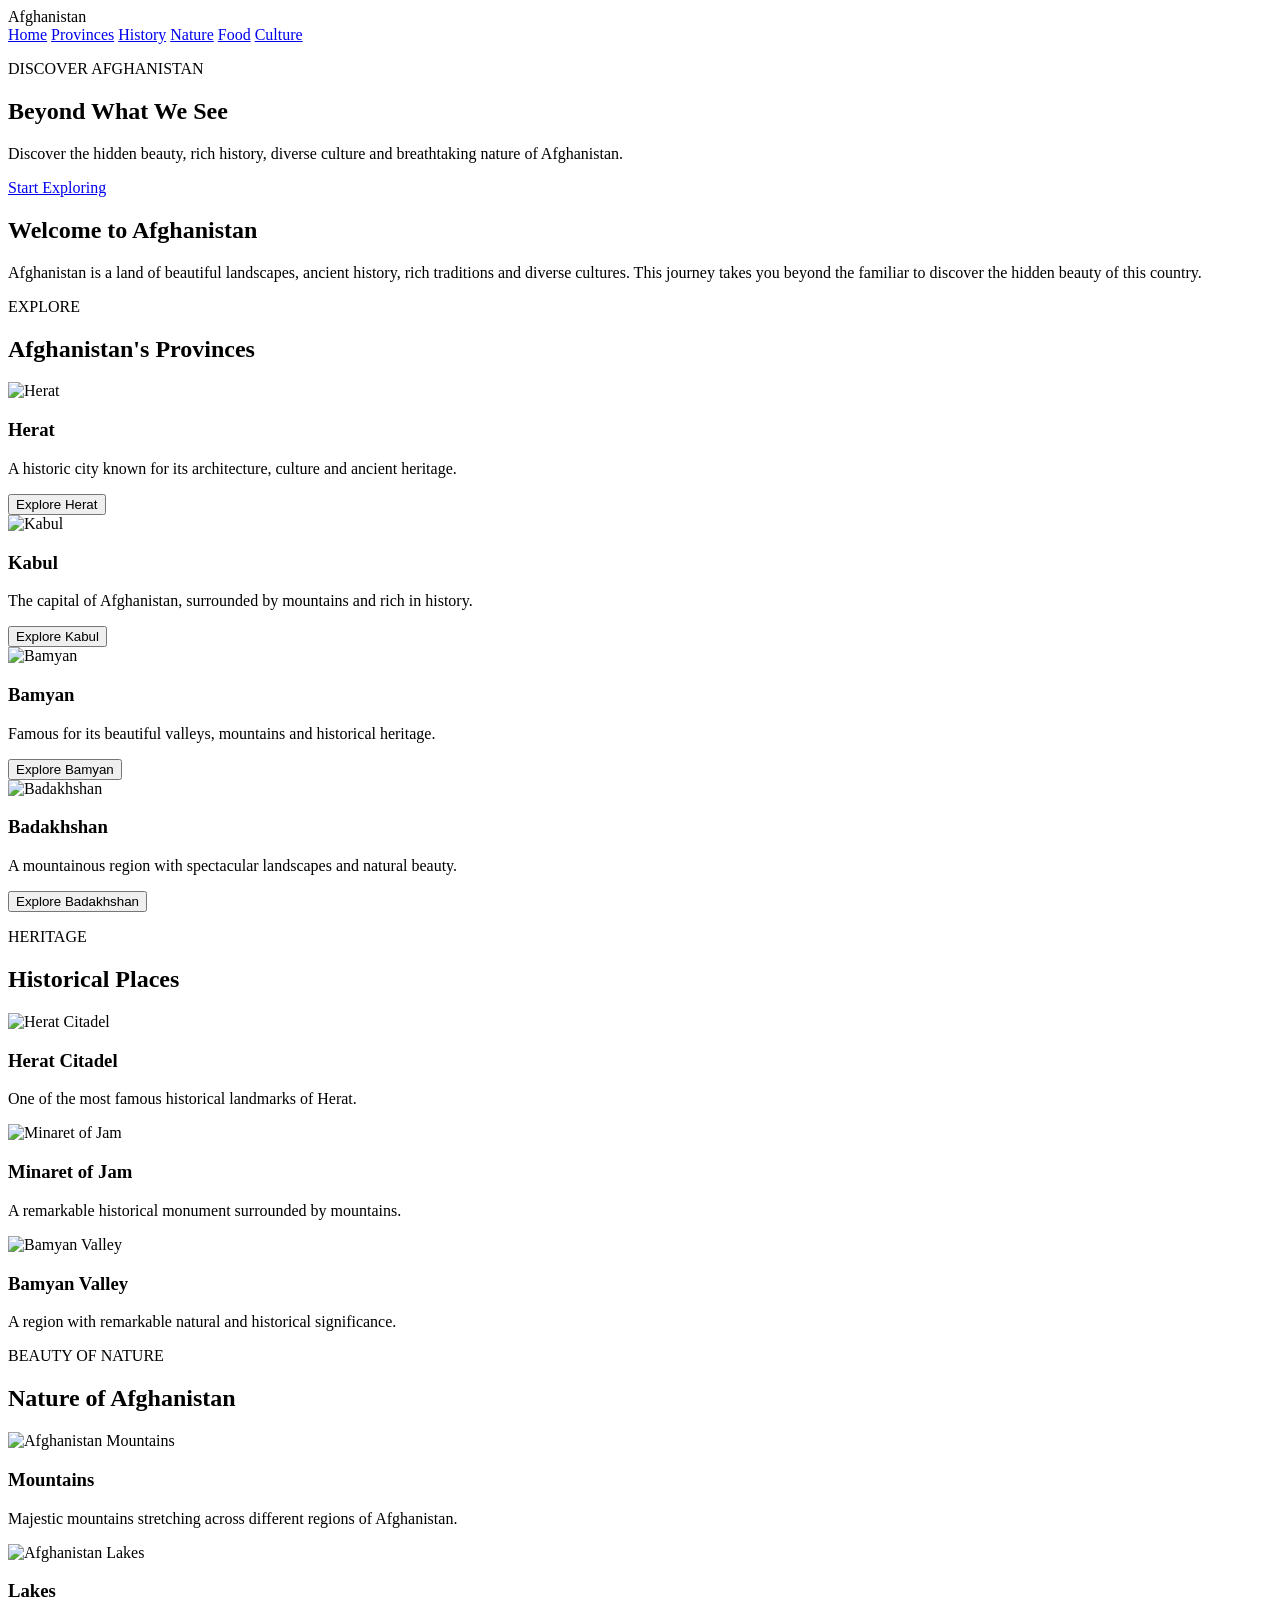
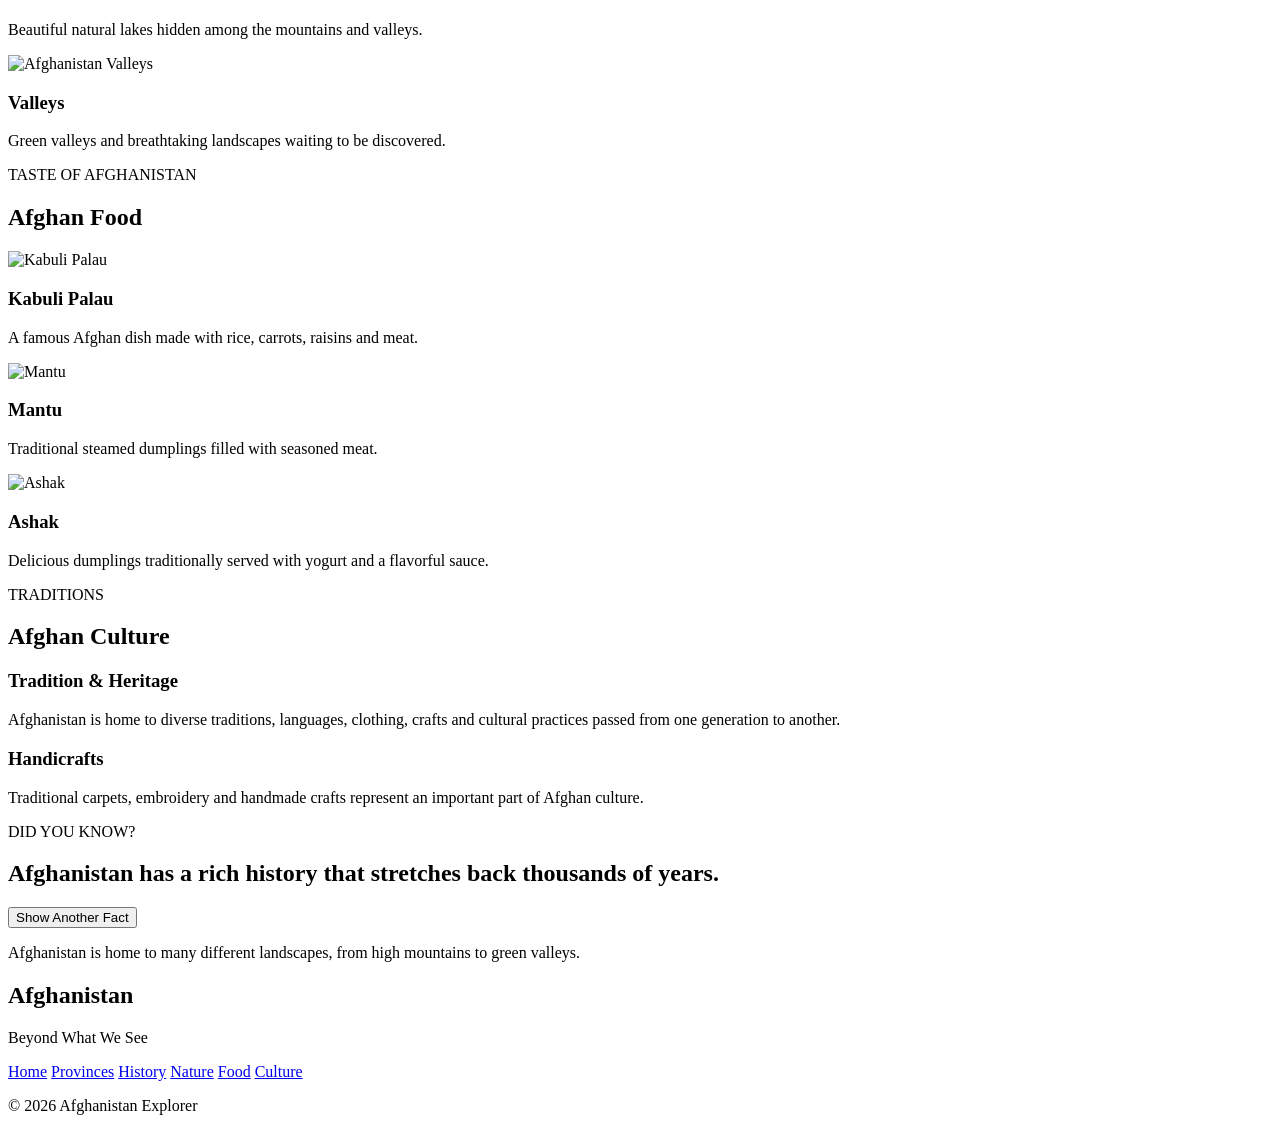
==== index.html @ 89f406be "addhtml" ====
<!DOCTYPE html>
<html lang="en">
<head>
<meta charset="UTF-8">
<meta name="viewport" content="width=device-width, initial-scale=1.0">

<title>Afghanistan | Beyond What We See</title>

<link rel="stylesheet" href="style.css">
</head>

<body>

<!-- Header -->
<header>
<div class="logo">
Afghanistan
</div>

<nav>
<a href="#home">Home</a>
<a href="#provinces">Provinces</a>
<a href="#history">History</a>
<a href="#nature">Nature</a>
<a href="#food">Food</a>
<a href="#culture">Culture</a>
</nav>
</header>


<!-- Hero Section -->
<main>

<section id="home" class="hero">

<div class="hero-content">

<p class="subtitle">DISCOVER AFGHANISTAN</p>


<h1>
Beyond What We See
</h1>

<p>
Discover the hidden beauty, rich history,
diverse culture and breathtaking nature of Afghanistan.
</p>

<a href="#provinces" class="hero-button">
Start Exploring
</a>

</div>

</section>

<!-- Introduction -->
<section class="introduction">

<h2>Welcome to Afghanistan</h2>

<p>
Afghanistan is a land of beautiful landscapes,
ancient history, rich traditions and diverse cultures.
This journey takes you beyond the familiar
to discover the hidden beauty of this country.
</p>

</section>


<!-- Provinces -->
<section id="provinces" class="section">

<div class="section-title">

<p>EXPLORE</p>
<h2>Afghanistan's Provinces</h2>
</div>

<div class="cards">

<article class="card">
<img src="images/herat.jpg" alt="Herat">
<h3>Herat</h3>
<p>
A historic city known for its architecture,
culture and ancient heritage.
</p>
<button>Explore Herat</button>
</article>


<article class="card">
<img src="images/kabul.jpg" alt="Kabul">
<h3>Kabul</h3>

<p>
The capital of Afghanistan, surrounded
by mountains and rich in history.
</p>
<button>Explore Kabul</button>
</article>


<article class="card">
<img src="images/bamyan.jpg" alt="Bamyan">
<h3>Bamyan</h3>
<p>
Famous for its beautiful valleys,
mountains and historical heritage.
</p>
<button>Explore Bamyan</button>
</article>


<article class="card">

<img src="images/badakhshan.jpg" alt="Badakhshan">
<h3>Badakhshan</h3>
<p>
A mountainous region with spectacular
landscapes and natural beauty.
</p>
<button>Explore Badakhshan</button>
</article>

</div>

</section>


<!-- Historical Places -->
<section id="history" class="section">

<div class="section-title">
<p>HERITAGE</p>

<h2>Historical Places</h2>
</div>

<div class="cards">

<article class="card">
<img src="images/herat-citadel.jpg" alt="Herat Citadel">
<h3>Herat Citadel</h3>
<p>
One of the most famous historical landmarks
of Herat.
</p>
</article>


<article class="card">
<img src="images/minaret-jam.jpg" alt="Minaret of Jam">
<h3>Minaret of Jam</h3>

<p>
A remarkable historical monument
surrounded by mountains.
</p>
</article>


<article class="card">
<img src="images/bamyan-valley.jpg" alt="Bamyan Valley">
<h3>Bamyan Valley</h3>
<p>
A region with remarkable natural
and historical significance.
</p>
</article>

</div>

</section>



<!-- Nature -->
<section id="nature" class="section nature-section">

<div class="section-title">
<p>BEAUTY OF NATURE</p>
<h2>Nature of Afghanistan</h2>
</div>

<div class="cards">

<article class="card">
<img src="images/mountains.jpg" alt="Afghanistan Mountains">
<h3>Mountains</h3>
<p>
Majestic mountains stretching across
different regions of Afghanistan.

</p>
</article>


<article class="card">
<img src="images/lakes.jpg" alt="Afghanistan Lakes">
<h3>Lakes</h3>
<p>
Beautiful natural lakes hidden among
the mountains and valleys.
</p>
</article>


<article class="card">
<img src="images/valleys.jpg" alt="Afghanistan Valleys">
<h3>Valleys</h3>
<p>

Green valleys and breathtaking landscapes
waiting to be discovered.
</p>
</article>

</div>

</section>


<!-- Food -->
<section id="food" class="section">

<div class="section-title">
<p>TASTE OF AFGHANISTAN</p>
<h2>Afghan Food</h2>
</div>

<div class="cards">

<article class="card">
<img src="images/kabuli-palau.jpg" alt="Kabuli Palau">
<h3>Kabuli Palau</h3>
<p>
A famous Afghan dish made with rice,
carrots, raisins and meat.
</p>
</article>


<article class="card">
<img src="images/mantu.jpg" alt="Mantu">
<h3>Mantu</h3>
<p>
Traditional steamed dumplings filled
with seasoned meat.
</p>
</article>


<article class="card">
<img src="images/ashak.jpg" alt="Ashak">
<h3>Ashak</h3>
<p>
Delicious dumplings traditionally served
with yogurt and a flavorful sauce.
</p>
</article>

</div>

</section>


<!-- Culture -->
<section id="culture" class="section culture-section">

<div class="section-title">

<p>TRADITIONS</p>
<h2>Afghan Culture</h2>
</div>

<div class="culture-content">

<div>
<h3>Tradition & Heritage</h3>

<p>
Afghanistan is home to diverse traditions,
languages, clothing, crafts and cultural
practices passed from one generation to another.
</p>
</div>

<div>
<h3>Handicrafts</h3>

<p>

Traditional carpets, embroidery and
handmade crafts represent an important
part of Afghan culture.
</p>
</div>

</div>

</section>


<!-- Did You Know -->
<section class="did-you-know">

<p>DID YOU KNOW?</p>

<h2>
Afghanistan has a rich history
that stretches back thousands of years.
</h2>


<button id="factButton">
Show Another Fact
</button>

<p id="fact">
Afghanistan is home to many different
landscapes, from high mountains to green valleys.
</p>

</section>

</main>


<!-- Footer -->
<footer>

<h2>Afghanistan</h2>


<p>
Beyond What We See
</p>

<div class="footer-links">
<a href="#home">Home</a>
<a href="#provinces">Provinces</a>
<a href="#history">History</a>
<a href="#nature">Nature</a>
<a href="#food">Food</a>
<a href="#culture">Culture</a>
</div>

<p class="copyright">
© 2026 Afghanistan Explorer
</p>

</footer>


<script src="script.js"></script>

</body>
</html>
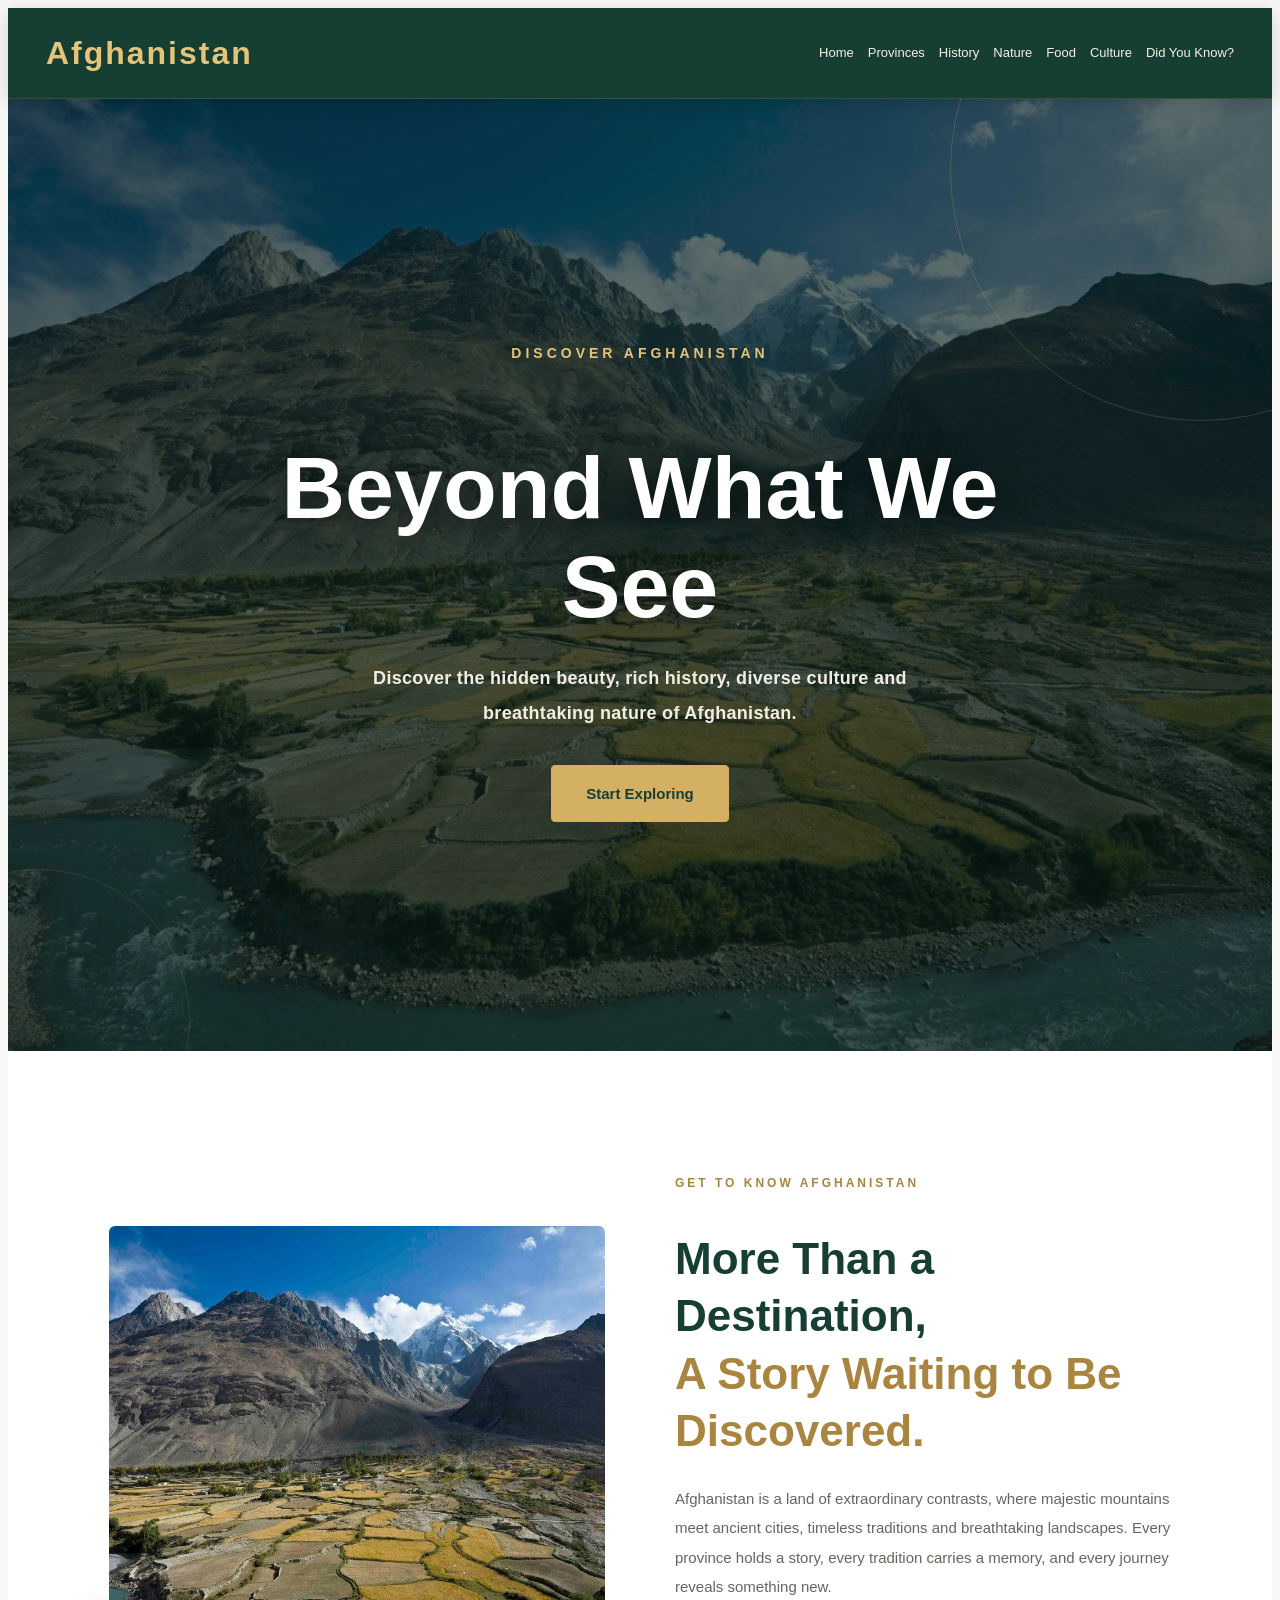
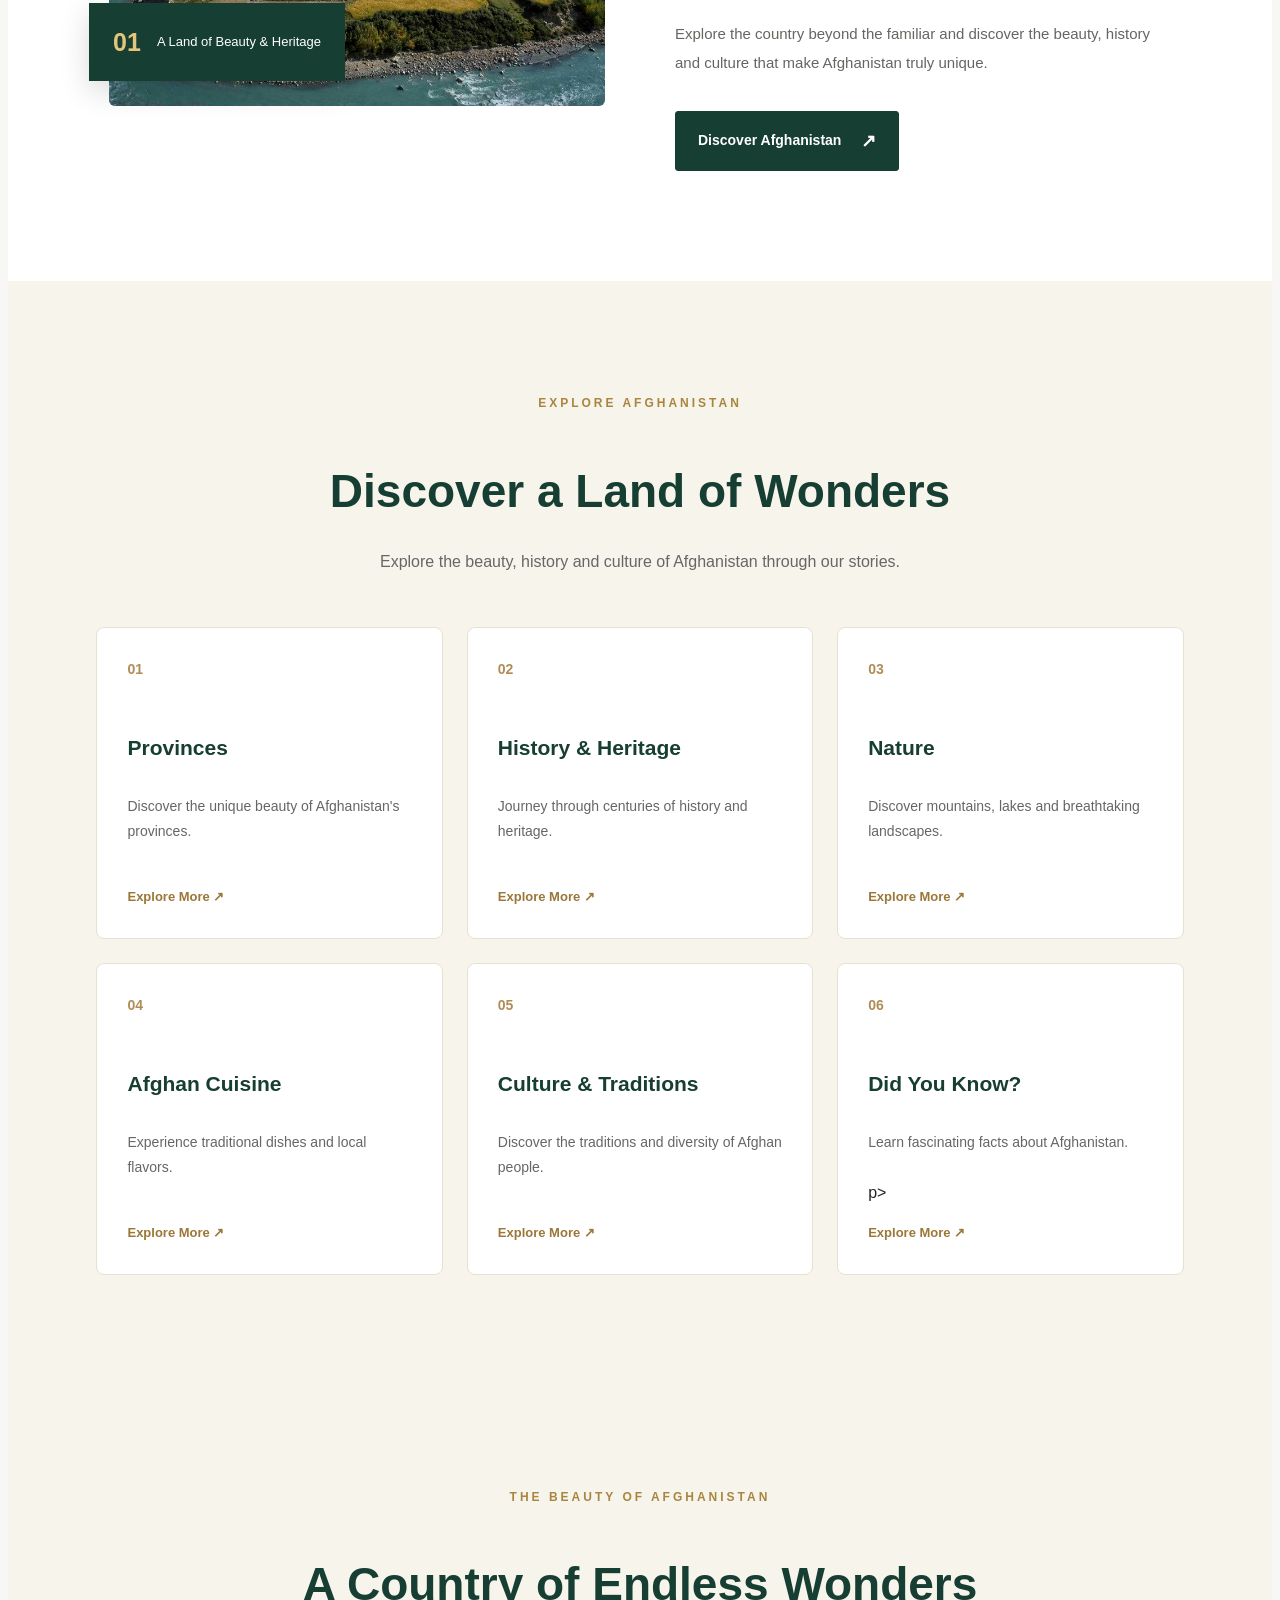
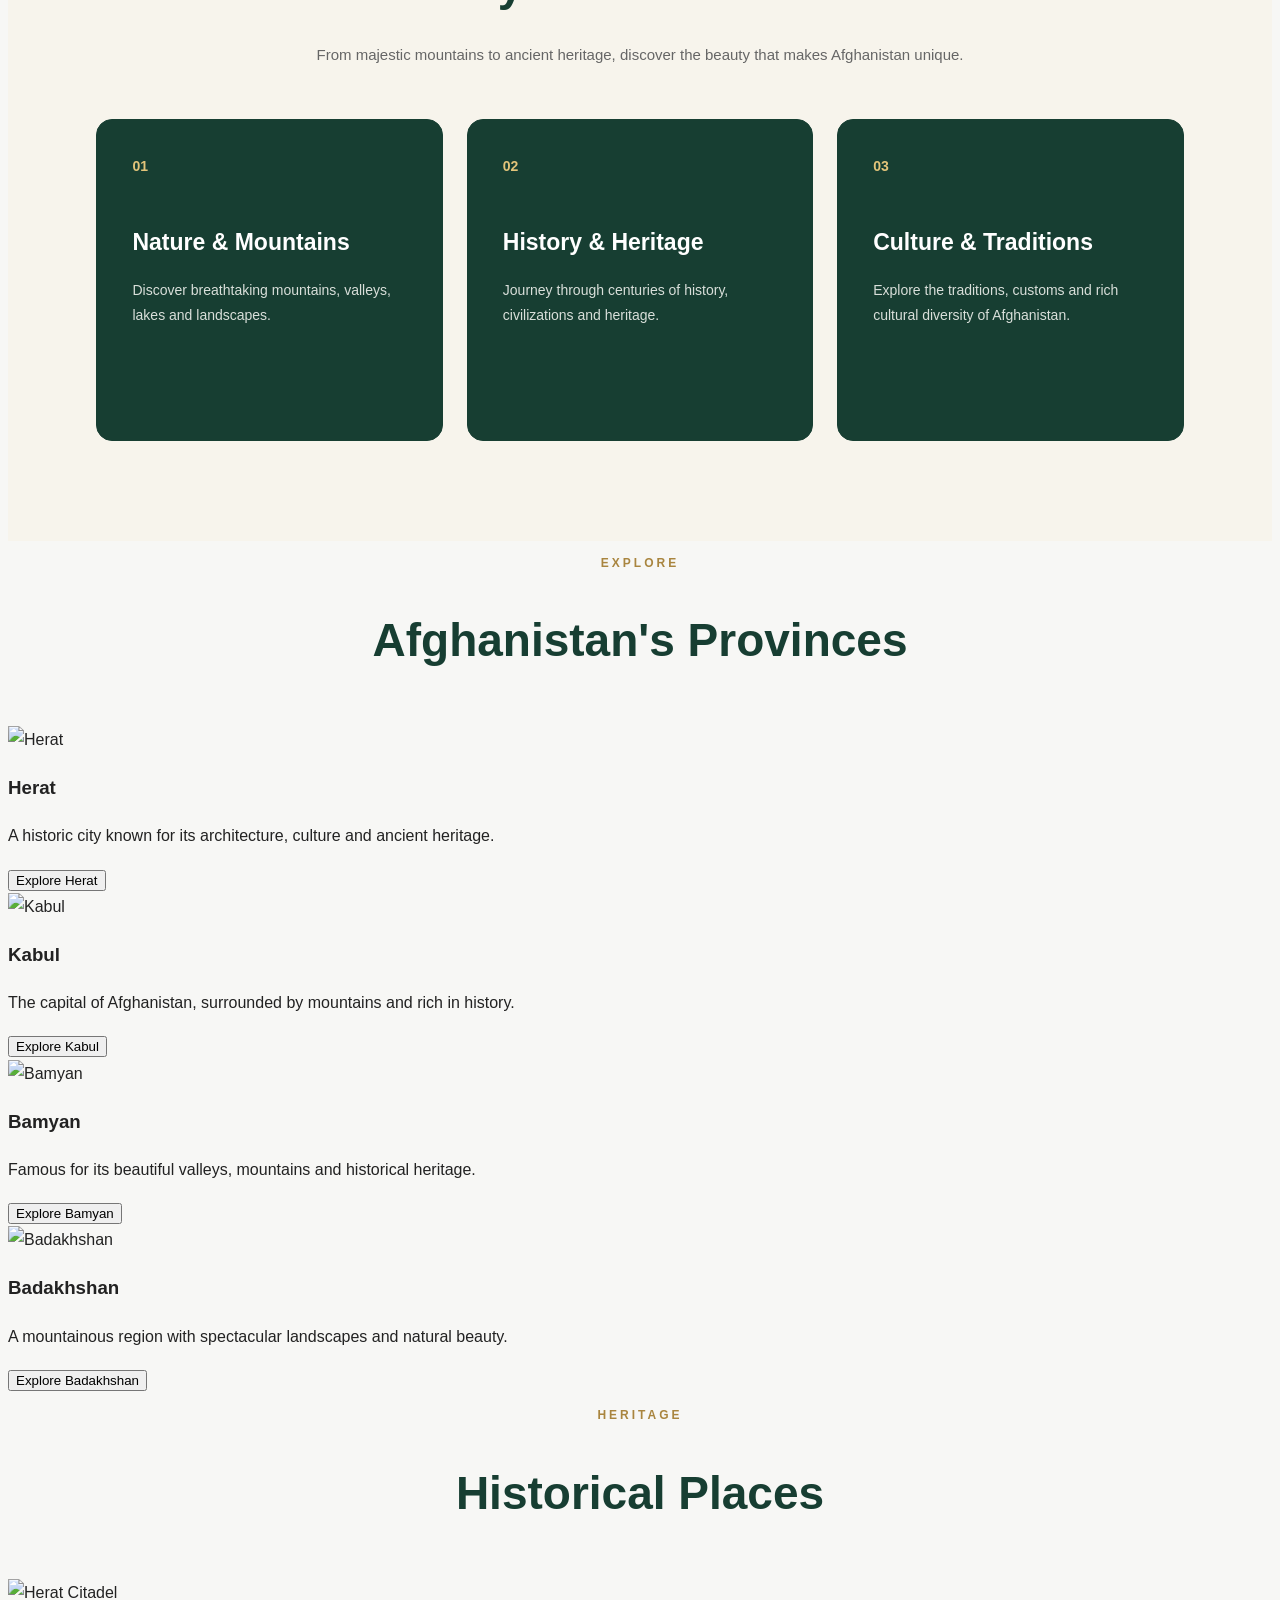
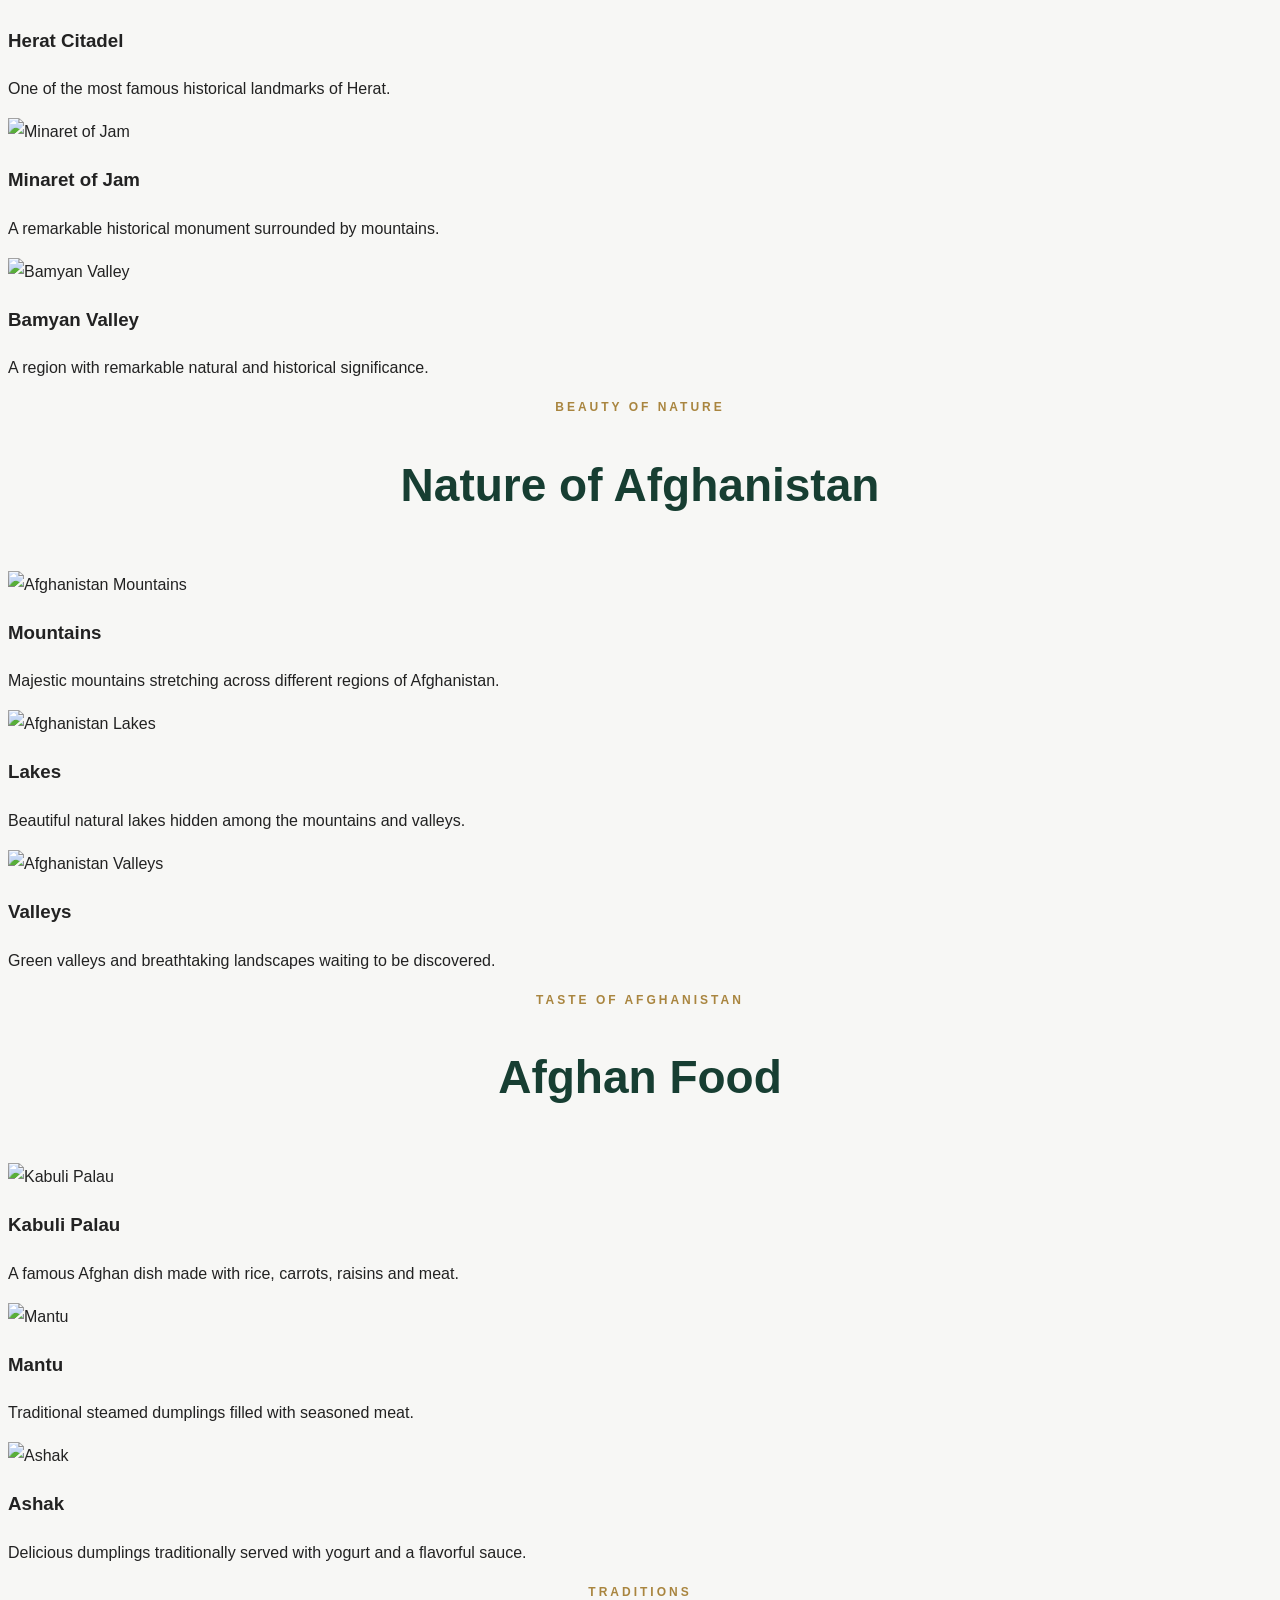
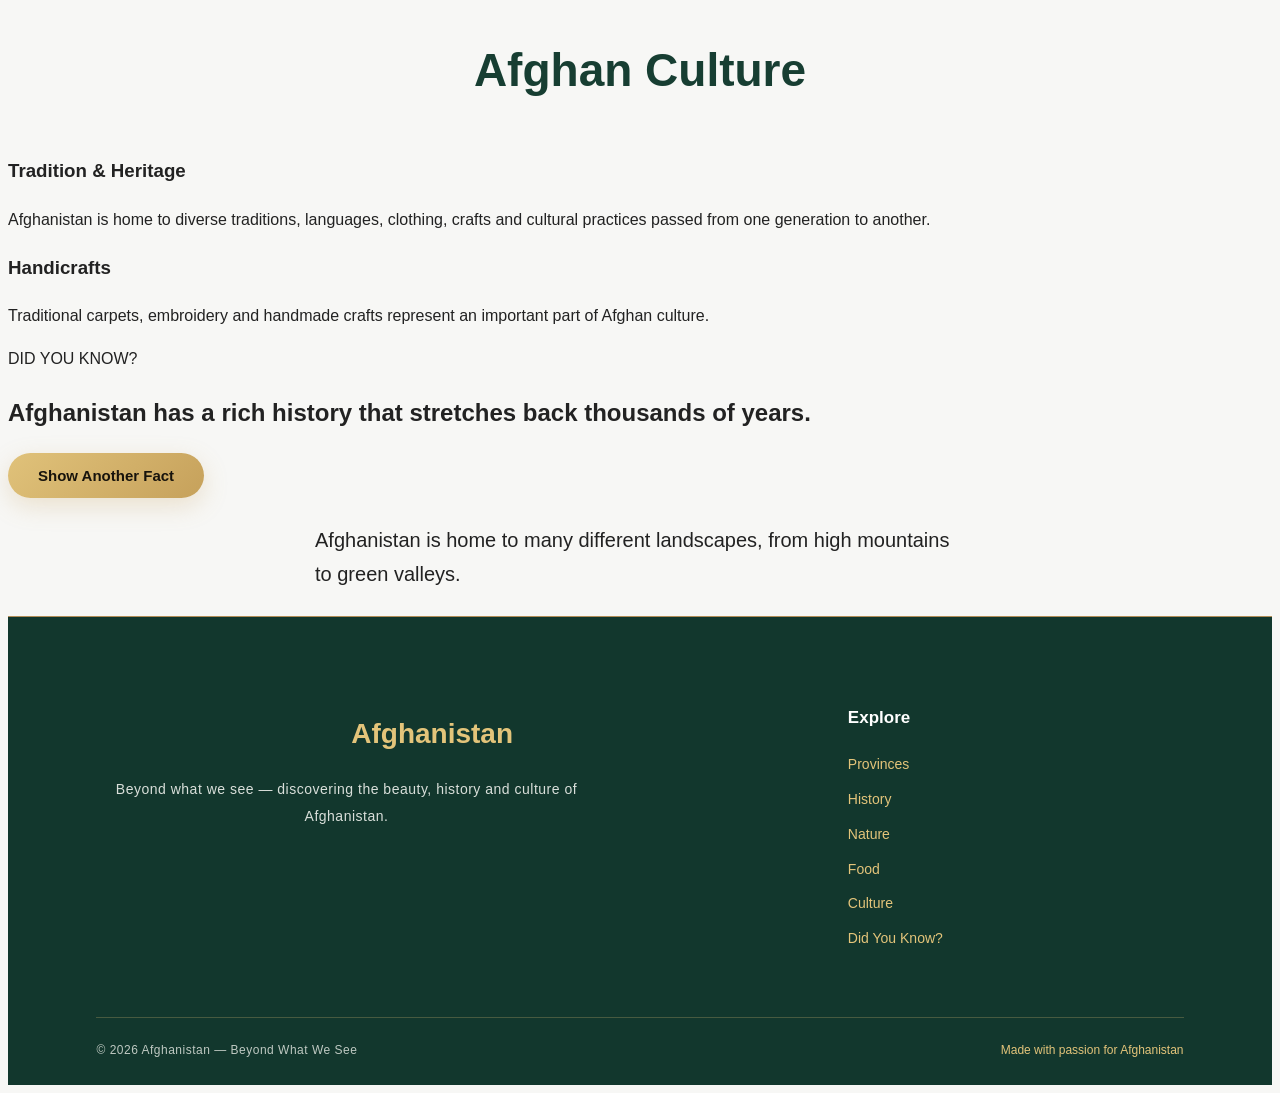
==== commit e564eb48: "update" ====
--- a/index.html
+++ b/index.html
@@ -19,13 +19,15 @@
 </div>
 
 <nav>
-<a href="#home">Home</a>
-<a href="#provinces">Provinces</a>
-<a href="#history">History</a>
-<a href="#nature">Nature</a>
-<a href="#food">Food</a>
-<a href="#culture">Culture</a>
+<a href="index.html">Home</a>
+<a href="provinces.html">Provinces</a>
+<a href="history.html">History</a>
+<a href="nature.html">Nature</a>
+<a href="food.html">Food</a>
+<a href="culture.html">Culture</a>
+<a href="facts.html">Did You Know?</a>
 </nav>
+
 </header>
 
 
@@ -56,19 +58,169 @@
 
 </section>
 
-<!-- Introduction -->
+<!-- Introduction Section -->
 <section class="introduction">
 
-<h2>Welcome to Afghanistan</h2>
-
-<p>
-Afghanistan is a land of beautiful landscapes,
-ancient history, rich traditions and diverse cultures.
-This journey takes you beyond the familiar
-to discover the hidden beauty of this country.
-</p>
-
-</section>
+<div class="intro-image">
+<img
+src="images/afghanistan-hero.jpg"
+alt="The natural beauty of Afghanistan"
+>
+
+<div class="intro-image-label">
+<span>01</span>
+<p>A Land of Beauty & Heritage</p>
+</div>
+</div>
+
+<div class="intro-content">
+
+<p class="intro-subtitle">GET TO KNOW AFGHANISTAN</p>
+
+<h2>
+More Than a Destination,
+<span>A Story Waiting to Be Discovered.</span>
+</h2>
+
+<p class="intro-description">
+Afghanistan is a land of extraordinary contrasts,
+where majestic mountains meet ancient cities,
+timeless traditions and breathtaking landscapes.
+Every province holds a story, every tradition
+carries a memory, and every journey reveals
+something new.
+</p>
+
+<p class="intro-description">
+Explore the country beyond the familiar and
+discover the beauty, history and culture that
+make Afghanistan truly unique.
+</p>
+
+<a href="provinces.html" class="intro-button">
+Discover Afghanistan <span>↗</span>
+</a>
+
+</div>
+
+</section>
+
+
+
+
+<!-- Explore Afghanistan -->
+<section id="explore" class="explore-section">
+
+<div class="section-heading">
+<p class="section-subtitle">EXPLORE AFGHANISTAN</p>
+<h2>Discover a Land of Wonders</h2>
+<p>
+Explore the beauty, history and culture
+of Afghanistan through our stories.
+</p>
+</div>
+
+<div class="explore-grid">
+
+<a href="provinces.html" class="explore-card">
+<div class="card-number">01</div>
+<h3>Provinces</h3>
+<p>Discover the unique beauty of Afghanistan's 
+
+provinces.</p>
+<span>Explore More ↗</span>
+</a>
+
+<a href="history.html" class="explore-card">
+<div class="card-number">02</div>
+<h3>History & Heritage</h3>
+<p>Journey through centuries of history and heritage.</p>
+<span>Explore More ↗</span>
+</a>
+
+<a href="nature.html" class="explore-card">
+<div class="card-number">03</div>
+<h3>Nature</h3>
+<p>Discover mountains, lakes and breathtaking landscapes.</p>
+<span>Explore More ↗</span>
+</a>
+
+<a href="food.html" class="explore-card">
+<div class="card-number">04</div>
+<h3>Afghan Cuisine</h3>
+<p>Experience traditional dishes and local flavors.</p>
+<span>Explore More ↗</span>
+</a>
+
+<a href="culture.html" class="explore-card">
+<div class="card-number">05</div>
+<h3>Culture & Traditions</h3>
+<p>Discover the traditions and diversity of Afghan people.</p>
+<span>Explore More ↗</span>
+</a>
+
+<a href="facts.html" class="explore-card">
+<div class="card-number">06</div>
+<h3>Did You Know?</h3>
+<p>Learn fascinating facts about Afghanistan.</p>
+p>
+<span>Explore More ↗</span>
+</a>
+
+</div>
+
+</section>
+
+<!-- Discover Section -->
+<section class="discover-section">
+
+<div class="discover-heading">
+<p>THE BEAUTY OF AFGHANISTAN</p>
+
+<h2>A Country of Endless Wonders</h2>
+
+<span>
+From majestic mountains to ancient heritage,
+discover the beauty that makes Afghanistan unique.
+</span>
+</div>
+
+<div class="discover-grid">
+
+<article class="discover-card">
+
+<div class="discover-number">01</div>
+<h3>Nature & Mountains</h3>
+<p>
+Discover breathtaking mountains,
+valleys, lakes and landscapes.
+</p>
+</article>
+
+<article class="discover-card">
+<div class="discover-number">02</div>
+<h3>History & Heritage</h3>
+<p>
+Journey through centuries of
+history, civilizations and heritage.
+</p>
+</article>
+
+<article class="discover-card">
+<div class="discover-number">03</div>
+<h3>Culture & Traditions</h3>
+
+<p>
+Explore the traditions, customs
+and rich cultural diversity of Afghanistan.
+</p>
+</article>
+
+</div>
+
+</section>
+
+
 
 
 <!-- Provinces -->
@@ -332,27 +484,36 @@
 
 
 <!-- Footer -->
-<footer>
-
+<footer class="site-footer">
+
+<div class="footer-content">
+
+<div class="footer-brand">
 <h2>Afghanistan</h2>
-
-
-<p>
-Beyond What We See
-</p>
+<p>
+Beyond what we see — discovering the beauty,
+history and culture of Afghanistan.
+</p>
+</div>
 
 <div class="footer-links">
-<a href="#home">Home</a>
-<a href="#provinces">Provinces</a>
-<a href="#history">History</a>
-<a href="#nature">Nature</a>
-<a href="#food">Food</a>
-<a href="#culture">Culture</a>
-</div>
-
-<p class="copyright">
-© 2026 Afghanistan Explorer
-</p>
+<h3>Explore</h3>
+
+<a href="provinces.html">Provinces</a>
+<a href="history.html">History</a>
+
+<a href="nature.html">Nature</a>
+<a href="food.html">Food</a>
+<a href="culture.html">Culture</a>
+<a href="facts.html">Did You Know?</a>
+</div>
+
+</div>
+
+<div class="footer-bottom">
+<p>© 2026 Afghanistan — Beyond What We See</p>
+<span>Made with passion for Afghanistan</span>
+</div>
 
 </footer>
 
--- a/style.css
+++ b/style.css
@@ -0,0 +1,1947 @@
+
+/* =========================
+GENERAL
+========================= */
+
+•	{
+margin: 0;
+padding: 0;
+box-sizing: border-box;
+}
+
+html {
+scroll-behavior: smooth;
+}
+
+body {
+font-family: Arial, sans-serif;
+background: #f7f7f5;
+color: #222;
+line-height: 1.7;
+
+}
+
+a {
+text-decoration: none;
+color: inherit;
+}
+
+img {
+width: 100%;
+display: block;
+}
+
+
+
+/* =========================
+HEADER
+========================= */
+
+header {
+width: 100%;
+padding: 18px 3%;
+display: flex;
+justify-content: space-between;
+align-items: center;
+gap: 12px;
+box-sizing: border-box;
+
+
+background-color: #173e32;
+position: sticky;
+top: 0;
+z-index: 1000;
+
+box-shadow: 0 4px 18px rgba(0, 0, 0, 0.15);
+}
+
+.logo {
+flex-shrink: 0;    
+font-size: 32px;
+font-weight: bold;
+letter-spacing: 0.5px;
+color: #e3c47a;
+}
+
+header nav {
+    display: flex;
+    align-items: center;
+    justify-content: flex-end;
+    flex-wrap: nowrap;
+    gap: 14px;
+}
+
+header nav a {
+    white-space: nowrap;
+    font-size: 13px;
+    color: #f5f0e5;
+    text-decoration: none;
+    position: relative;
+    transition: color 0.3s ease;
+}
+
+
+
+/* =========================
+HERO SECTION
+========================= */
+
+.hero {
+min-height: 88vh;
+display: flex;
+align-items: center;
+justify-content: center;
+text-align: center;
+padding: 80px 7%;
+position: relative;
+
+background:
+linear-gradient(
+rgba(8, 28, 22, 0.62),
+rgba(8, 28, 22, 0.72)
+),
+url("images/afghanistan-hero.jpg");
+
+
+background-size: cover;
+background-position: center;
+background-repeat: no-repeat;
+
+color: #fff;
+}
+
+.hero-content {
+max-width: 850px;
+position: relative;
+z-index: 1;
+}
+
+.hero-content .subtitle {
+color: #e3c47a;
+font-size: 14px;
+font-weight: 600;
+letter-spacing: 4px;
+margin-bottom: 22px;
+
+}
+
+.hero-content h1 {
+font-size: clamp(42px, 7vw, 88px);
+line-height: 1.12;
+font-weight: 700;
+margin-bottom: 25px;
+color: #fff;
+}
+
+.hero-content > p:not(.subtitle) {
+max-width: 650px;
+margin: 0 auto 35px;
+font-size: clamp(15px, 2vw, 18px);
+line-height: 1.9;
+letter-spacing: 0.3px;
+color: #f1eee5;
+}
+
+.hero-button {
+
+display: inline-block;
+padding: 15px 34px;
+background: #d4b064;
+color: #173e32;
+text-decoration: none;
+font-size: 15px;
+font-weight: 700;
+border: 1px solid #d4b064;
+border-radius: 4px;
+transition: all 0.3s ease;
+}
+
+.hero-button:hover {
+background: transparent;
+color: #f0d18a;
+border-color: #f0d18a;
+transform: translateY(-3px);
+}
+
+@media (max-width: 600px) {
+
+.hero {
+min-height: 78vh;
+padding: 65px 6%;
+}
+
+.hero-content .subtitle {
+font-size: 11px;
+letter-spacing: 3px;
+}
+
+.hero-content h1 {
+font-size: clamp(38px, 10vw, 54px);
+}
+
+.hero-content > p:not(.subtitle) {
+font-size: 15px;
+}
+
+.hero-button {
+padding: 13px 28px;
+
+}
+}
+
+
+
+/* =========================
+BUTTON
+========================= */
+
+.btn {
+display: inline-block;
+margin-top: 30px;
+padding: 13px 30px;
+background: #b08d57;
+color: white;
+border-radius: 30px;
+transition: 0.3s;
+}
+
+.btn:hover {
+transform: translateY(-3px);
+background: #947342;
+}
+
+
+/* =========================
+PAGE HERO
+========================= */
+
+.page-hero {
+min-height: 55vh;
+display: flex;
+align-items: center;
+justify-content: center;
+text-align: center;
+padding: 60px 7%;
+
+background:
+linear-gradient(
+rgba(0, 0, 0, 0.48),
+rgba(0, 0, 0, 0.48)
+),
+url("images/afghanistan-hero.jpg");
+
+background-size: cover;
+background-position: center;
+
+color: white;
+}
+
+
+.page-hero-content {
+max-width: 800px;
+}
+
+.page-hero-content p {
+font-size: 13px;
+letter-spacing: 4px;
+margin-bottom: 15px;
+}
+
+.page-hero-content h1 {
+font-size: clamp(40px, 6vw, 70px);
+margin-bottom: 20px;
+}
+
+.page-hero-content span {
+font-size: 17px;
+}
+
+
+/* =========================
+SECTION TITLE
+========================= */
+
+.section-title {
+text-align: center;
+max-width: 750px;
+margin: auto;
+}
+
+.section-title p {
+color: #b08d57;
+font-size: 13px;
+letter-spacing: 3px;
+margin-bottom: 10px;
+}
+
+.section-title h2 {
+font-size: clamp(30px, 4vw, 45px);
+
+margin-bottom: 15px;
+}
+
+.section-title span {
+color: #666;
+}
+
+
+/* =========================
+INTRO
+========================= */
+
+.intro,
+.provinces-section,
+.history-intro,
+.nature-intro,
+.food-intro,
+.culture-intro,
+.facts-intro {
+padding: 100px 7%;
+
+}
+
+
+/* =========================
+GRIDS
+========================= */
+
+.province-grid,
+.history-grid,
+.history-place-grid,
+.nature-grid,
+.food-grid,
+.culture-grid,
+.facts-grid {
+max-width: 1200px;
+margin: 50px auto 0;
+
+display: grid;
+grid-template-columns: repeat(2, 1fr);
+gap: 30px;
+
+}
+
+
+/* =========================
+CARDS
+========================= */
+
+.province-card,
+.history-card,
+.history-place-card,
+.nature-card,
+.food-card,
+.culture-card,
+.fact-card {
+background: white;
+border-radius: 18px;
+overflow: hidden;
+box-shadow: 0 10px 30px rgba(0, 0, 0, 0.07);
+transition: 0.4s;
+}
+
+
+.province-card:hover,
+.history-card:hover,
+.history-place-card:hover,
+.nature-card:hover,
+.food-card:hover,
+.culture-card:hover,
+.fact-card:hover {
+transform: translateY(-8px);
+box-shadow: 0 20px 40px rgba(0, 0, 0, 0.12);
+}
+
+
+/* =========================
+CARD IMAGES
+========================= */
+
+.province-card img,
+.history-place-card img,
+.nature-card img,
+
+.food-card img,
+.culture-card img {
+height: 280px;
+object-fit: cover;
+transition: 0.5s;
+}
+
+.province-card:hover img,
+.history-place-card:hover img,
+.nature-card:hover img,
+.food-card:hover img,
+.culture-card:hover img {
+transform: scale(1.05);
+}
+
+
+/* =========================
+CARD CONTENT
+========================= */
+
+.card-content {
+padding: 28px;
+}
+
+.card-content h3 {
+font-size: 25px;
+margin-bottom: 10px;
+}
+
+.card-content p {
+color: #666;
+margin-bottom: 18px;
+}
+
+.card-content a {
+color: #b08d57;
+font-weight: bold;
+}
+
+/* =========================
+HISTORY CARDS
+========================= */
+
+.history-card {
+padding: 35px;
+}
+
+.history-number,
+.nature-number,
+.food-number,
+.culture-number,
+.fact-number {
+color: #b08d57;
+font-size: 14px;
+letter-spacing: 2px;
+}
+
+.history-card h3 {
+margin-top: 12px;
+
+font-size: 25px;
+}
+
+.history-card p {
+margin-top: 10px;
+color: #666;
+}
+
+
+/* =========================
+HISTORY PLACES
+========================= */
+
+.history-places {
+padding: 100px 7%;
+}
+
+.history-place-card {
+padding-bottom: 25px;
+}
+
+
+.history-place-card h3,
+.history-place-card p {
+margin-left: 25px;
+margin-right: 25px;
+}
+
+.history-place-card h3 {
+margin-top: 20px;
+font-size: 23px;
+}
+
+.history-place-card p {
+color: #666;
+}
+
+
+/* =========================
+FEATURE SECTIONS
+========================= */
+
+
+.featured-nature,
+.food-feature,
+.culture-feature,
+.fact-generator {
+min-height: 55vh;
+
+display: flex;
+align-items: center;
+justify-content: center;
+
+text-align: center;
+
+padding: 80px 7%;
+
+background:
+linear-gradient(
+rgba(0, 0, 0, 0.52),
+rgba(0, 0, 0, 0.52)
+),
+
+url("images/afghanistan-hero.jpg");
+
+background-size: cover;
+background-position: center;
+
+color: white;
+}
+
+.featured-content,
+.food-feature-content,
+.culture-feature-content,
+.fact-generator-content {
+max-width: 750px;
+}
+
+.featured-content p,
+.food-feature-content p,
+.culture-feature-content p,
+.fact-generator-content p {
+letter-spacing: 3px;
+
+font-size: 13px;
+margin-bottom: 15px;
+}
+
+.featured-content h2,
+.food-feature-content h2,
+.culture-feature-content h2,
+.fact-generator-content h2 {
+font-size: clamp(30px, 5vw, 55px);
+margin-bottom: 20px;
+}
+
+
+/* =========================
+FACTS
+========================= */
+
+.fact-card {
+padding: 35px;
+}
+
+
+.fact-card h3 {
+font-size: 24px;
+margin: 12px 0;
+}
+
+.fact-card p {
+color: #666;
+}
+
+#fact {
+display: block;
+margin: 25px auto;
+font-size: 20px;
+max-width: 650px;
+}
+
+#factButton {
+border: none;
+cursor: pointer;
+
+padding: 14px 30px;
+border-radius: 30px;
+background: #b08d57;
+color: white;
+font-size: 15px;
+transition: 0.3s;
+}
+
+#factButton:hover {
+transform: translateY(-3px);
+}
+
+
+/* =========================
+FOOTER
+========================= */
+
+footer {
+background: #171717;
+color: #aaa;
+
+text-align: center;
+padding: 30px 7%;
+font-size: 14px;
+}
+
+
+/* =========================
+MOBILE
+========================= */
+
+@media (max-width: 850px) {
+
+header {
+flex-direction: column;
+gap: 15px;
+}
+
+nav {
+flex-wrap: wrap;
+justify-content: center;
+
+gap: 15px;
+}
+
+.province-grid,
+.history-grid,
+.history-place-grid,
+.nature-grid,
+.food-grid,
+.culture-grid,
+.facts-grid {
+grid-template-columns: 1fr;
+}
+
+.hero {
+min-height: 75vh;
+}
+
+.hero-content h1 {
+font-size: 50px;
+}
+
+
+}
+
+@media (max-width: 500px) {
+
+header {
+padding: 18px 5%;
+}
+
+nav {
+gap: 10px;
+}
+
+nav a {
+font-size: 13px;
+}
+
+.intro,
+.provinces-section,
+.history-intro,
+
+.nature-intro,
+.food-intro,
+.culture-intro,
+.facts-intro,
+.history-places {
+padding: 70px 5%;
+}
+
+}
+
+/* =========================
+PREMIUM DESIGN
+========================= */
+
+:root {
+--dark: #101412;
+--dark-light: #18201c;
+--gold: #c6a15b;
+--gold-light: #e0c27a;
+--cream: #f4f0e7;
+--text-light: #d8d8d3;
+}
+
+
+/* =========================
+PREMIUM HEADER
+========================= */
+
+header {
+background: rgba(16, 20, 18, 0.92);
+
+backdrop-filter: blur(12px);
+-webkit-backdrop-filter: blur(12px);
+border-bottom: 1px solid rgba(198, 161, 91, 0.18);
+}
+
+.logo {
+color: var(--gold-light);
+letter-spacing: 2px;
+}
+
+nav a {
+color: #eeeeea;
+}
+
+nav a:hover {
+color: var(--gold-light);
+}
+
+nav a::after {
+background: var(--gold-light);
+
+}
+
+
+/* =========================
+PREMIUM HERO
+========================= */
+
+.hero,
+.page-hero {
+position: relative;
+overflow: hidden;
+}
+
+.hero::before,
+.page-hero::before {
+content: "";
+position: absolute;
+width: 500px;
+height: 500px;
+border: 1px solid rgba(224, 194, 122, 0.18);
+
+border-radius: 50%;
+right: -180px;
+top: -180px;
+}
+
+.hero::after,
+.page-hero::after {
+content: "";
+position: absolute;
+width: 300px;
+height: 300px;
+border: 1px solid rgba(224, 194, 122, 0.12);
+border-radius: 50%;
+left: -120px;
+bottom: -120px;
+}
+
+.hero-content,
+.page-hero-content {
+position: relative;
+
+z-index: 2;
+}
+
+.hero-content p,
+.page-hero-content p {
+color: var(--gold-light);
+font-weight: bold;
+}
+
+.hero-content h1,
+.page-hero-content h1 {
+text-shadow: 0 8px 30px rgba(0, 0, 0, 0.5);
+}
+
+
+/* =========================
+PREMIUM BUTTON
+========================= */
+
+.btn,
+
+#factButton {
+background: linear-gradient(
+135deg,
+var(--gold-light),
+var(--gold)
+);
+
+color: #17130c;
+font-weight: bold;
+
+box-shadow:
+0 8px 25px rgba(198, 161, 91, 0.25);
+
+transition: all 0.35s ease;
+}
+
+.btn:hover,
+#factButton:hover {
+transform: translateY(-5px);
+box-shadow:
+
+0 14px 35px rgba(198, 161, 91, 0.35);
+}
+
+
+/* =========================
+PREMIUM CARDS
+========================= */
+
+.province-card,
+.history-card,
+.history-place-card,
+.nature-card,
+.food-card,
+.culture-card,
+.fact-card {
+
+border: 1px solid rgba(198, 161, 91, 0.12);
+
+transition:
+transform 0.45s ease,
+
+box-shadow 0.45s ease,
+border-color 0.45s ease;
+}
+
+.province-card:hover,
+.history-card:hover,
+.history-place-card:hover,
+.nature-card:hover,
+.food-card:hover,
+.culture-card:hover,
+.fact-card:hover {
+
+transform: translateY(-12px);
+
+border-color:
+rgba(198, 161, 91, 0.45);
+
+box-shadow:
+0 25px 55px rgba(0, 0, 0, 0.16);
+}
+
+
+
+/* =========================
+IMAGE EFFECT
+========================= */
+
+.province-card img,
+.history-place-card img,
+.nature-card img,
+.food-card img,
+.culture-card img {
+
+transition:
+transform 0.7s ease,
+filter 0.7s ease;
+}
+
+.province-card:hover img,
+.history-place-card:hover img,
+.nature-card:hover img,
+
+.food-card:hover img,
+.culture-card:hover img {
+
+transform: scale(1.08);
+
+filter: brightness(0.82);
+}
+
+
+/* =========================
+GOLD DETAILS
+========================= */
+
+.section-title p,
+.history-number,
+.nature-number,
+.food-number,
+.culture-number,
+.fact-number {
+
+color: var(--gold);
+}
+
+.card-content a {
+color: var(--gold);
+transition: 0.3s;
+}
+
+.card-content a:hover {
+color: var(--gold-light);
+letter-spacing: 1px;
+}
+
+
+/* =========================
+PREMIUM FEATURE SECTIONS
+========================= */
+
+.featured-nature,
+.food-feature,
+
+.culture-feature,
+.fact-generator {
+
+position: relative;
+
+background:
+linear-gradient(
+90deg,
+rgba(10, 14, 12, 0.88),
+rgba(10, 14, 12, 0.45),
+rgba(10, 14, 12, 0.82)
+),
+url("images/afghanistan-hero.jpg");
+
+background-size: cover;
+background-position: center;
+
+background-attachment: fixed;
+}
+
+.featured-content,
+.food-feature-content,
+.culture-feature-content,
+.fact-generator-content {
+position: relative;
+z-index: 2;
+}
+
+.featured-content p,
+.food-feature-content p,
+.culture-feature-content p,
+.fact-generator-content p {
+color: var(--gold-light);
+}
+
+
+/* =========================
+FOOTER
+========================= */
+
+footer {
+background:
+linear-gradient(
+135deg,
+#0b0e0c,
+#151a17
+);
+
+border-top:
+1px solid rgba(198, 161, 91, 0.15);
+
+color: #aaa;
+}
+
+footer p {
+letter-spacing: 0.5px;
+}
+
+/* FIX: DARK GREEN HEADER */
+
+header {
+background-color: #173e32 !important;
+background-image: none;
+}
+
+header .logo {
+color: #e3c47a;
+}
+
+header nav a {
+color: #f5f0e5;
+}
+
+header nav a:hover {
+color: #e3c47a;
+}
+
+
+/* FIX: DARK GREEN HEADER */
+
+header {
+background-color: #173e32 !important;
+background-image: none;
+}
+
+header .logo {
+color: #e3c47a;
+}
+
+header nav a {
+color: #f5f0e5;
+}
+
+header nav a:hover {
+color: #e3c47a;
+}
+
+/* Restore Navbar Golden Underline */
+
+header nav a {
+position: relative;
+text-decoration: none;
+}
+
+header nav a::after {
+content: "";
+
+position: absolute;
+width: 0;
+height: 2px;
+left: 0;
+bottom: -6px;
+background: #e3c47a;
+transition: width 0.3s ease;
+}
+
+header nav a:hover::after {
+width: 100%;
+}
+
+header nav a:hover {
+color: #e3c47a;
+}
+
+/* =========================
+EXPLORE SECTION
+========================= */
+
+.explore-section {
+padding: 100px 7%;
+background: #f7f4ec;
+}
+
+.section-heading {
+max-width: 700px;
+margin: 0 auto 50px;
+text-align: center;
+}
+
+.section-subtitle {
+color: #a9853f;
+font-size: 12px;
+font-weight: 700;
+
+letter-spacing: 3px;
+margin-bottom: 15px;
+}
+
+.section-heading h2 {
+color: #173e32;
+font-size: clamp(30px, 4vw, 46px);
+margin-bottom: 18px;
+}
+
+.section-heading > p:last-child {
+color: #666;
+font-size: 16px;
+line-height: 1.8;
+}
+
+.explore-grid {
+display: grid;
+grid-template-columns: repeat(3, minmax(0, 1fr));
+gap: 24px;
+width: 100%;
+box-sizing: border-box;
+align-items: stretch;
+
+}
+
+.explore-card {
+display: flex;
+flex-direction: column;
+align-items: flex-start;
+min-height: 250px;
+padding: 30px;
+background: #fff;
+border: 1px solid #e8e0d0;
+border-radius: 8px;
+text-decoration: none;
+transition: transform 0.3s ease,
+box-shadow 0.3s ease,
+border-color 0.3s ease;
+}
+
+.card-number {
+color: #b08d57;
+font-size: 14px;
+
+font-weight: 700;
+margin-bottom: 28px;
+}
+
+.explore-card h3 {
+color: #173e32;
+font-size: 21px;
+margin-bottom: 14px;
+}
+
+.explore-card p {
+color: #666;
+font-size: 14px;
+line-height: 1.8;
+margin-bottom: 24px;
+}
+
+.explore-card span {
+color: #9b7738;
+font-size: 13px;
+
+font-weight: 700;
+margin-top: auto;
+}
+
+.explore-card:hover {
+transform: translateY(-6px);
+border-color: #d4b064;
+box-shadow: 0 14px 30px rgba(23, 62, 50, 0.10);
+}
+
+@media (max-width: 900px) {
+.explore-grid {
+grid-template-columns: repeat(2, minmax(0, 1fr));
+}
+}
+
+@media (max-width: 560px) {
+.explore-section {
+padding: 70px 6%;
+}
+
+
+.explore-grid {
+grid-template-columns: 1fr;
+}
+
+.explore-card {
+min-height: 220px;
+}
+}
+/* =========================
+INTRODUCTION SECTION
+========================= */
+
+.introduction {
+display: grid;
+grid-template-columns: 1fr 1fr;
+align-items: center;
+gap: 70px;
+
+padding: 110px 8%;
+background: #ffffff;
+}
+
+.intro-image {
+position: relative;
+}
+
+.intro-image img {
+display: block;
+width: 100%;
+height: 480px;
+object-fit: cover;
+border-radius: 6px;
+}
+
+.intro-image-label {
+position: absolute;
+left: -20px;
+bottom: 25px;
+
+display: flex;
+align-items: center;
+gap: 16px;
+padding: 18px 24px;
+background: #173e32;
+color: #ffffff;
+box-shadow: 0 10px 30px rgba(0, 0, 0, 0.15);
+}
+
+.intro-image-label span {
+color: #e3c47a;
+font-size: 25px;
+font-weight: 700;
+}
+
+.intro-image-label p {
+margin: 0;
+font-size: 13px;
+}
+
+.intro-content {
+max-width: 600px;
+}
+
+.intro-subtitle {
+margin-bottom: 18px;
+color: #a9853f;
+font-size: 12px;
+font-weight: 700;
+letter-spacing: 3px;
+}
+
+.intro-content h2 {
+margin-bottom: 25px;
+color: #173e32;
+font-size: clamp(30px, 3.5vw, 44px);
+line-height: 1.3;
+}
+
+.intro-content h2 span {
+
+display: block;
+color: #a9853f;
+}
+
+.intro-description {
+margin-bottom: 18px;
+color: #626760;
+font-size: 15px;
+line-height: 1.95;
+}
+
+.intro-button {
+display: inline-flex;
+align-items: center;
+gap: 20px;
+margin-top: 15px;
+padding: 14px 22px;
+background: #173e32;
+color: #ffffff;
+text-decoration: none;
+
+font-size: 14px;
+font-weight: 600;
+border: 1px solid #173e32;
+border-radius: 3px;
+transition: all 0.3s ease;
+}
+
+.intro-button:hover {
+background: #e3c47a;
+color: #173e32;
+border-color: #e3c47a;
+}
+
+.intro-button span {
+font-size: 18px;
+}
+
+/* Responsive */
+
+@media (max-width: 800px) {
+
+.introduction {
+grid-template-columns: 1fr;
+gap: 45px;
+padding: 75px 7%;
+}
+
+.intro-image img {
+height: 380px;
+}
+
+.intro-image-label {
+left: 12px;
+bottom: 15px;
+}
+}
+
+@media (max-width: 480px) {
+.introduction {
+padding: 60px 6%;
+}
+
+
+.intro-image img {
+height: 300px;
+}
+
+.intro-image-label {
+gap: 10px;
+padding: 13px 16px;
+}
+
+.intro-content h2 {
+font-size: 30px;
+}
+}
+/* =========================
+DISCOVER SECTION
+========================= */
+
+.discover-section {
+padding: 100px 7%;
+
+background: #f7f4ec;
+}
+
+.discover-heading {
+max-width: 720px;
+margin: 0 auto 50px;
+text-align: center;
+}
+
+.discover-heading > p {
+color: #a9853f;
+font-size: 12px;
+font-weight: 700;
+letter-spacing: 3px;
+margin-bottom: 15px;
+}
+
+.discover-heading h2 {
+color: #173e32;
+font-size: clamp(30px, 4vw, 46px);
+
+margin-bottom: 18px;
+}
+
+.discover-heading > span {
+color: #666;
+font-size: 15px;
+line-height: 1.8;
+}
+
+.discover-grid {
+display: grid;
+grid-template-columns: repeat(3, 1fr);
+gap: 24px;
+}
+
+.discover-card {
+padding: 35px;
+min-height: 250px;
+background: #173e32;
+border: 1px solid #173e32;
+
+border-radius: 16px;
+transition: transform 0.3s ease,
+box-shadow 0.3s ease;
+}
+
+.discover-number {
+color: #e3c47a;
+font-size: 14px;
+font-weight: 700;
+margin-bottom: 45px;
+}
+
+.discover-card h3 {
+color: #ffffff;
+font-size: 23px;
+margin-bottom: 15px;
+}
+
+.discover-card p {
+color: #d9dfda;
+
+font-size: 14px;
+line-height: 1.8;
+}
+
+.discover-card:hover {
+transform: translateY(-7px);
+box-shadow: 0 15px 35px rgba(23, 62, 50, 0.18);
+}
+
+@media (max-width: 800px) {
+.discover-grid {
+grid-template-columns: 1fr;
+}
+
+.discover-section {
+padding: 75px 7%;
+}
+}
+
+/* =========================
+FOOTER
+========================= */
+
+.site-footer {
+background: #173e32;
+color: #ffffff;
+padding: 70px 7% 25px;
+}
+
+.footer-content {
+display: grid;
+grid-template-columns: 2fr 1fr;
+gap: 80px;
+max-width: 1200px;
+margin: 0 auto;
+}
+
+.footer-brand h2 {
+
+color: #e3c47a;
+font-size: 28px;
+margin-bottom: 18px;
+}
+
+.footer-brand p {
+max-width: 500px;
+color: #d9dfda;
+font-size: 14px;
+line-height: 1.9;
+}
+
+.footer-links {
+display: flex;
+flex-direction: column;
+align-items: flex-start;
+}
+
+.footer-links h3 {
+color: #ffffff;
+
+font-size: 17px;
+margin-bottom: 20px;
+}
+
+.footer-links a {
+color: #d9dfda;
+text-decoration: none;
+font-size: 14px;
+margin-bottom: 11px;
+transition: color 0.3s ease;
+}
+
+.footer-links a:hover {
+color: #e3c47a;
+}
+
+.footer-bottom {
+max-width: 1200px;
+margin: 55px auto 0;
+padding-top: 22px;
+
+border-top: 1px solid rgba(227, 196, 122, 0.25);
+
+display: flex;
+justify-content: space-between;
+align-items: center;
+gap: 20px;
+}
+
+.footer-bottom p,
+.footer-bottom span {
+margin: 0;
+color: #bfc9c2;
+font-size: 12px;
+}
+
+.footer-bottom span {
+color: #e3c47a;
+}
+
+/* Responsive */
+
+
+@media (max-width: 700px) {
+
+.site-footer {
+padding: 55px 7% 22px;
+}
+
+.footer-content {
+grid-template-columns: 1fr;
+gap: 40px;
+}
+
+.footer-bottom {
+margin-top: 40px;
+flex-direction: column;
+align-items: flex-start;
+gap: 10px;
+}
+}
+
+
+/* =========================
+PROVINCES PAGE HERO
+========================= */
+
+.page-hero {
+min-height: 62vh;
+display: flex;
+align-items: center;
+justify-content: center;
+text-align: center;
+padding: 80px 7%;
+
+background:
+linear-gradient(
+rgba(8, 28, 22, 0.68),
+rgba(8, 28, 22, 0.78)
+),
+url("images/afghanistan-hero.jpg");
+
+background-size: cover;
+
+background-position: center;
+background-repeat: no-repeat;
+
+color: #ffffff;
+}
+
+.page-hero-content {
+max-width: 800px;
+}
+
+.page-hero-content > p {
+color: #e3c47a;
+font-size: 12px;
+font-weight: 700;
+letter-spacing: 4px;
+margin-bottom: 20px;
+}
+
+.page-hero-content h1 {
+color: #ffffff;
+
+font-size: clamp(40px, 6vw, 70px);
+line-height: 1.2;
+margin-bottom: 22px;
+}
+
+.page-hero-content span {
+display: block;
+color: #e7e4dc;
+font-size: 16px;
+line-height: 1.9;
+max-width: 650px;
+margin: 0 auto;
+}
+
+
+/* Mobile */
+
+@media (max-width: 600px) {
+
+.page-hero {
+
+min-height: 55vh;
+padding: 65px 6%;
+}
+
+.page-hero-content > p {
+font-size: 10px;
+letter-spacing: 3px;
+}
+
+.page-hero-content h1 {
+font-size: 40px;
+}
+
+.page-hero-content span {
+font-size: 14px;
+}
+}
+
+
+/* =========================
+PROVINCES SECTION
+========================= */
+
+.provinces-section {
+padding: 100px 7%;
+background: #f7f4ec;
+}
+
+.section-title {
+max-width: 750px;
+margin: 0 auto 55px;
+text-align: center;
+}
+
+.section-title > p {
+color: #a9853f;
+font-size: 12px;
+font-weight: 700;
+
+letter-spacing: 3px;
+margin-bottom: 15px;
+}
+
+.section-title h2 {
+color: #173e32;
+font-size: clamp(30px, 4vw, 46px);
+line-height: 1.3;
+margin-bottom: 18px;
+}
+
+.section-title span {
+display: block;
+color: #666;
+font-size: 15px;
+line-height: 1.8;
+}
+
+
+/* Province Grid */
+
+
+.province-grid {
+max-width: 1200px;
+margin: 0 auto;
+
+display: grid;
+grid-template-columns: repeat(2, minmax(0, 1fr));
+gap: 30px;
+}
+
+
+/* Province Card */
+
+.province-card {
+overflow: hidden;
+background: #ffffff;
+border: 1px solid #e7dfd0;
+border-radius: 7px;
+
+transition:
+
+transform 0.35s ease,
+box-shadow 0.35s ease,
+border-color 0.35s ease;
+}
+
+.province-card img {
+display: block;
+width: 100%;
+height: 300px;
+object-fit: cover;
+
+transition: transform 0.5s ease;
+}
+
+.card-content {
+padding: 28px 30px 30px;
+}
+
+.card-content h3 {
+color: #173e32;
+
+font-size: 25px;
+margin-bottom: 12px;
+}
+
+.card-content p {
+color: #666;
+font-size: 14px;
+line-height: 1.8;
+margin-bottom: 20px;
+}
+
+.card-content a {
+display: inline-block;
+color: #9b7738;
+font-size: 13px;
+font-weight: 700;
+text-decoration: none;
+
+transition: color 0.3s ease;
+}
+
+
+.card-content a:hover {
+color: #173e32;
+}
+
+
+/* Hover Effect */
+
+.province-card:hover {
+transform: translateY(-7px);
+border-color: #d4b064;
+box-shadow: 0 16px 35px rgba(23, 62, 50, 0.12);
+}
+
+.province-card:hover img {
+transform: scale(1.04);
+}
+
+
+/* Responsive */
+
+
+@media (max-width: 700px) {
+
+.provinces-section {
+padding: 70px 6%;
+}
+
+.province-grid {
+grid-template-columns: 1fr;
+gap: 24px;
+}
+
+.province-card img {
+height: 250px;
+}
+
+.card-content {
+padding: 23px;
+}
+}
+
+
+/* FINAL PROVINCE GRID FIX */
+
+.provinces-section .province-grid {
+display: grid;
+grid-template-columns: repeat(2, minmax(0, 1fr));
+gap: 30px;
+width: 100%;
+max-width: 1200px;
+margin: 0 auto;
+}
+
+.provinces-section .province-card {
+width: 100%;
+min-width: 0;
+box-sizing: border-box;
+}
+
+.provinces-section .province-card img {
+display: block;
+width: 100%;
+
+height: 300px;
+object-fit: cover;
+}
+
+@media (max-width: 700px) {
+.provinces-section .province-grid {
+grid-template-columns: 1fr;
+gap: 24px;
+}
+
+.provinces-section .province-card img {
+height: 250px;
+}
+}
+
+/* Province Grid - Final Responsive Fix */
+
+@media (min-width: 701px) and (max-width: 850px) {
+
+.provinces-section .province-grid {
+grid-template-columns: repeat(2, minmax(0, 1fr)) !important;
+gap: 24px;
+}
+
+}
+
+@media (max-width: 700px) {
+
+.provinces-section .province-grid {
+grid-template-columns: 1fr !important;
+gap: 24px;
+}
+
+}
+
+
+/* HISTORY LUXURY OVERRIDE */
+
+.history-section {
+background: #12372d !important;
+padding: 80px 7% !important;
+}
+
+.history-grid {
+grid-template-columns: repeat(2, minmax(0, 1fr));
+gap: 24px;
+}
+
+.history-card {
+padding: 35px !important;
+min-height: 220px;
+background: linear-gradient(145deg, #1b493b, #102f27) !important;
+border: 1px solid rgba(227, 196, 122, 0.4) !important;
+
+border-radius: 4px !important;
+transition: 0.3s ease;
+}
+
+.history-card:hover {
+transform: translateY(-6px);
+border-color: #e3c47a !important;
+box-shadow: 0 15px 35px rgba(0, 0, 0, 0.2);
+}
+
+.history-number {
+color: #e3c47a !important;
+font-family: Georgia, serif;
+font-size: 32px !important;
+}
+
+.history-card h3 {
+color: #fff8e9 !important;
+font-family: Georgia, serif;
+font-size: 23px !important;
+
+}
+
+.history-card p {
+color: #d0dcd4 !important;
+line-height: 1.9;
+}
+
+.history-places {
+background: #f8f5ed !important;
+padding: 85px 7% !important;
+}
+
+.history-place-grid {
+grid-template-columns: repeat(3, minmax(0, 1fr));
+gap: 24px;
+}
+
+.history-place-card {
+background: #fff !important;
+border: 1px solid #e9dfca;
+
+border-radius: 4px;
+overflow: hidden;
+transition: 0.3s ease;
+}
+
+.history-place-card:hover {
+transform: translateY(-6px);
+box-shadow: 0 16px 35px rgba(18, 55, 45, 0.14);
+}
+
+.history-place-card img {
+width: 100%;
+height: 240px;
+object-fit: cover;
+}
+
+.history-place-card h3 {
+color: #173e32 !important;
+font-family: Georgia, serif;
+}
+
+
+.history-place-card p {
+color: #666 !important;
+}
+
+@media (max-width: 700px) {
+.history-grid,
+.history-place-grid {
+grid-template-columns: 1fr !important;
+}
+}
+
+
+/* HISTORY LUXURY OVERRIDE */
+
+.history-section {
+background: #12372d !important;
+padding: 80px 7% !important;
+}
+
+.history-grid {
+grid-template-columns: repeat(2, minmax(0, 1fr));
+gap: 24px;
+}
+
+.history-card {
+padding: 35px !important;
+min-height: 220px;
+background: linear-gradient(145deg, #1b493b, #102f27) !important;
+border: 1px solid rgba(227, 196, 122, 0.4) !important;
+
+border-radius: 4px !important;
+transition: 0.3s ease;
+}
+
+.history-card:hover {
+transform: translateY(-6px);
+border-color: #e3c47a !important;
+box-shadow: 0 15px 35px rgba(0, 0, 0, 0.2);
+}
+
+.history-number {
+color: #e3c47a !important;
+font-family: Georgia, serif;
+font-size: 32px !important;
+}
+
+.history-card h3 {
+color: #fff8e9 !important;
+font-family: Georgia, serif;
+font-size: 23px !important;
+
+}
+
+.history-card p {
+color: #d0dcd4 !important;
+line-height: 1.9;
+}
+
+.history-places {
+background: #f8f5ed !important;
+padding: 85px 7% !important;
+}
+
+.history-place-grid {
+grid-template-columns: repeat(3, minmax(0, 1fr));
+gap: 24px;
+}
+
+.history-place-card {
+background: #fff !important;
+border: 1px solid #e9dfca;
+
+border-radius: 4px;
+overflow: hidden;
+transition: 0.3s ease;
+}
+
+.history-place-card:hover {
+transform: translateY(-6px);
+box-shadow: 0 16px 35px rgba(18, 55, 45, 0.14);
+}
+
+.history-place-card img {
+width: 100%;
+height: 240px;
+object-fit: cover;
+}
+
+.history-place-card h3 {
+color: #173e32 !important;
+font-family: Georgia, serif;
+}
+
+
+.history-place-card p {
+color: #666 !important;
+}
+
+@media (max-width: 700px) {
+.history-grid,
+.history-place-grid {
+grid-template-columns: 1fr !important;
+}
+}
+
+
+
+/* HISTORY FOOTER */
+
+footer {
+background: #12372d !important;
+color: #fff8e9 !important;
+border-top: 1px solid #b08d57;
+
+}
+
+footer a {
+color: #e3c47a !important;
+}
+
+footer a:hover {
+color: #ffffff !important;
+}
+
